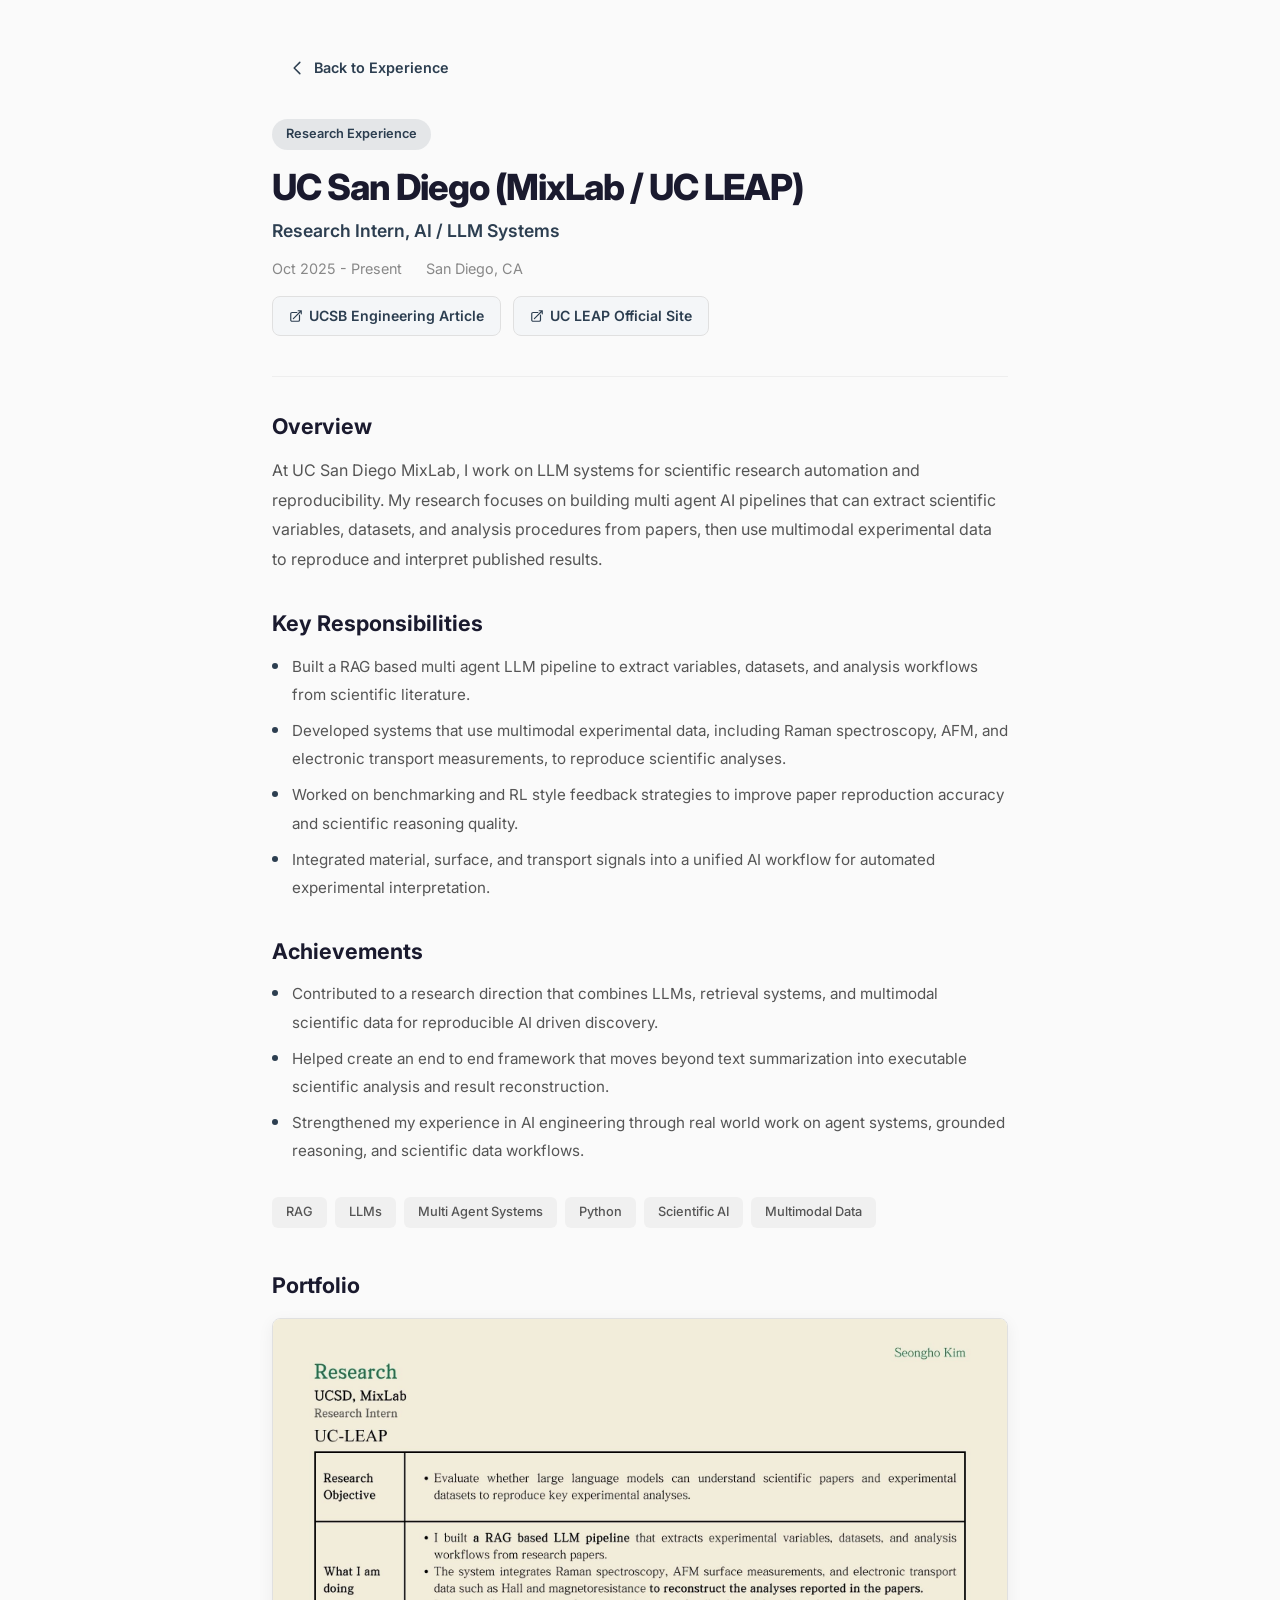
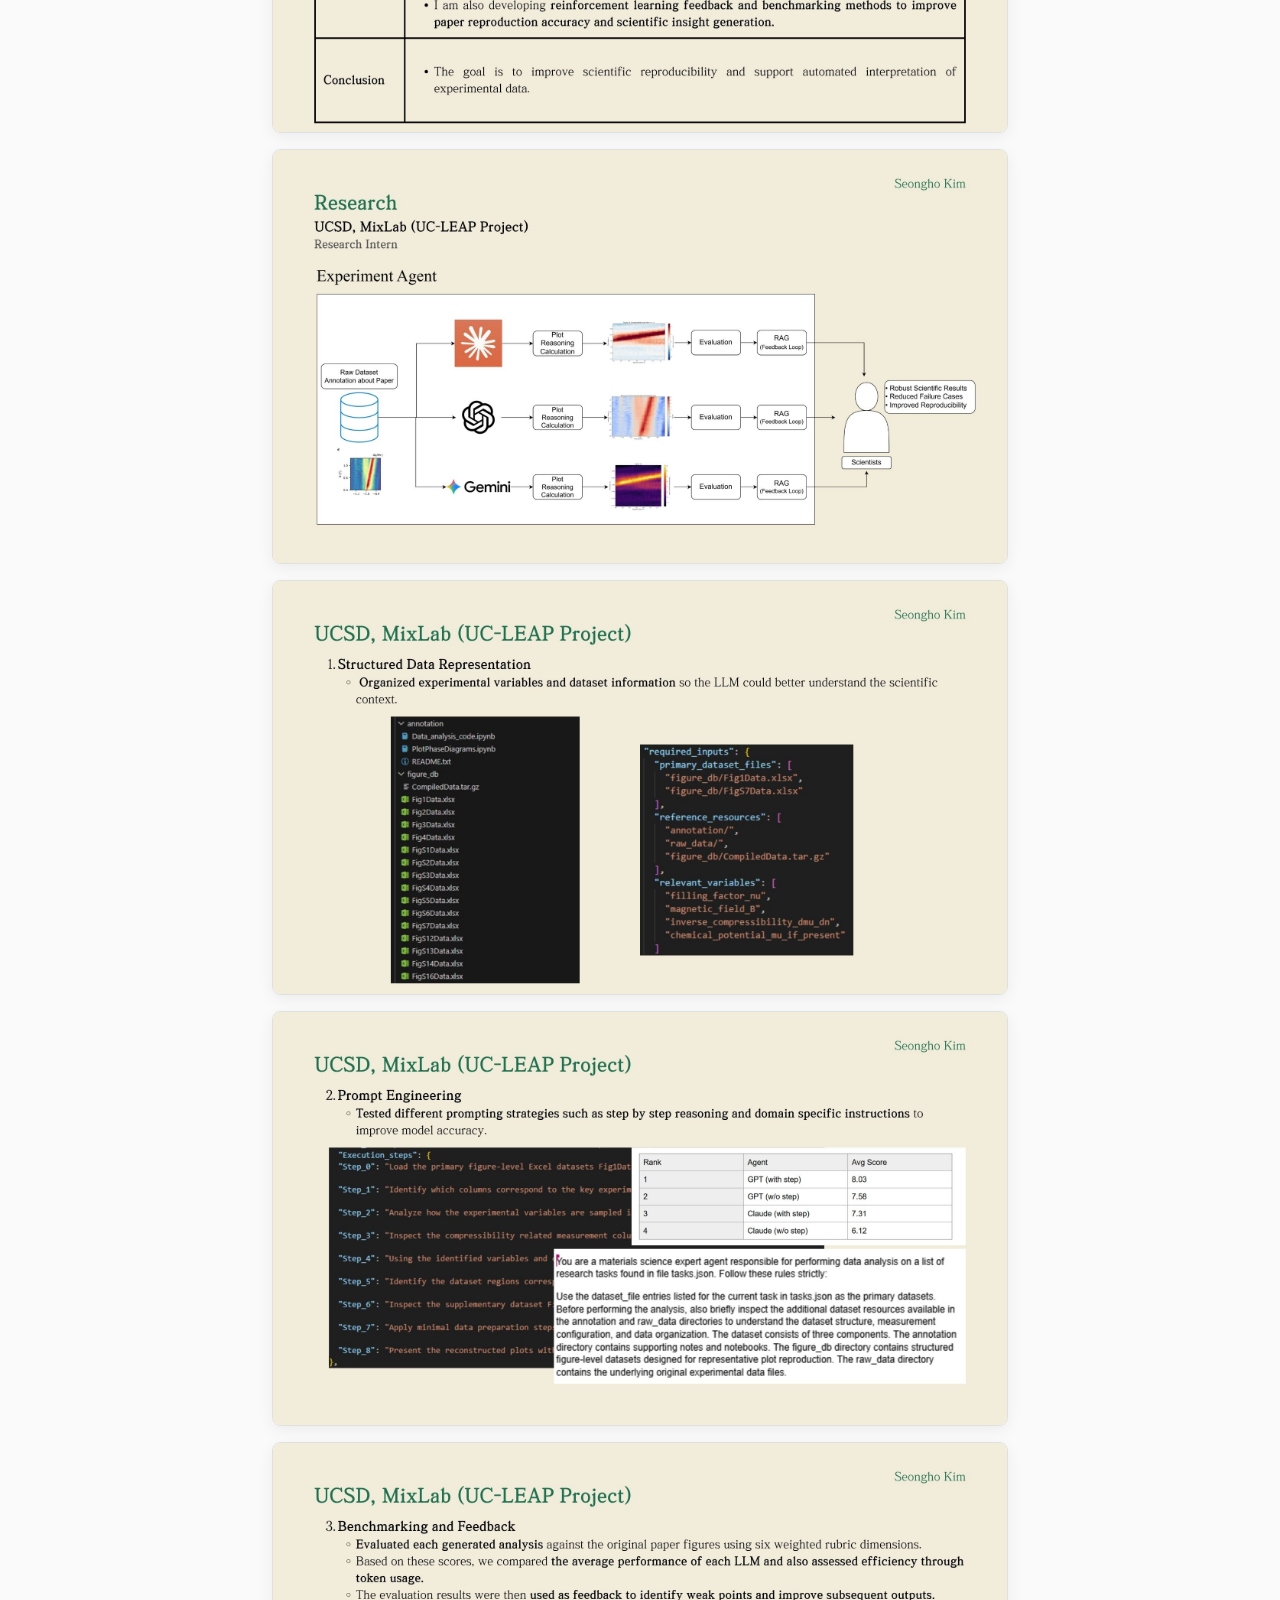
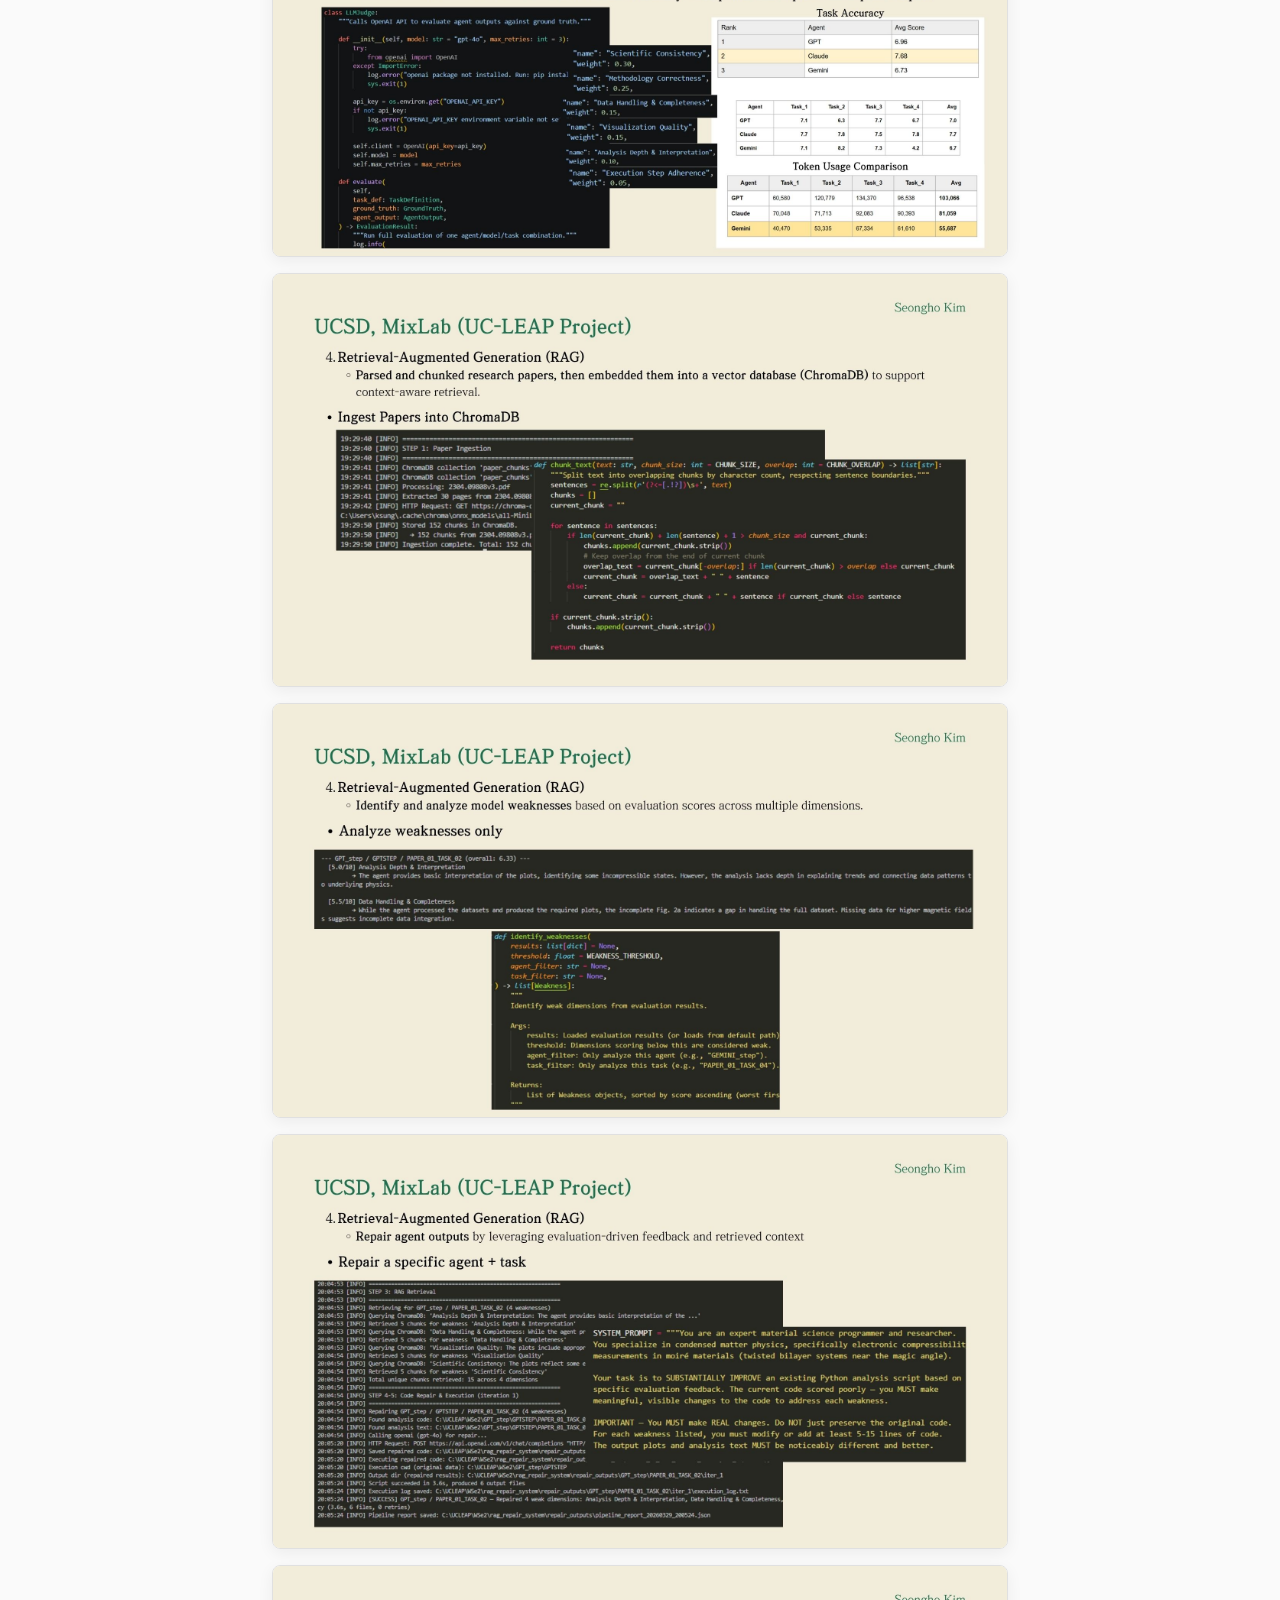
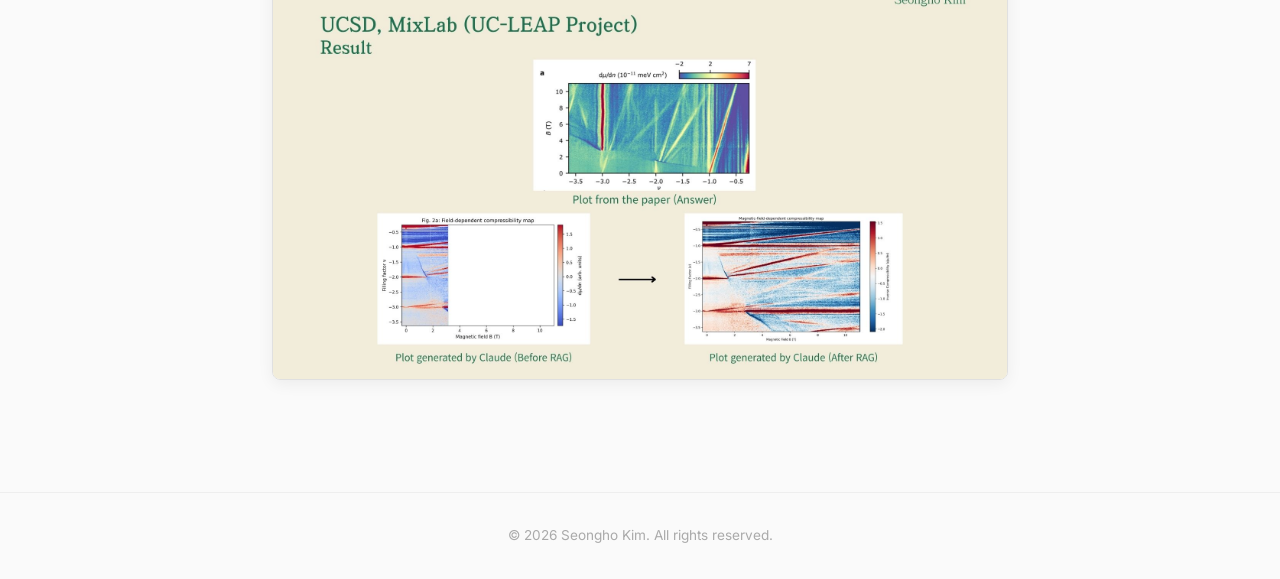
==== experience/exp2.html @ e420c14b "update portfolio" ====
<!DOCTYPE html>
<html lang="en">
<head>
  <meta charset="UTF-8" />
  <meta name="viewport" content="width=device-width, initial-scale=1.0" />
  <title>UC San Diego MixLab | Work Experience</title>
  <link rel="preconnect" href="https://fonts.googleapis.com" />
  <link rel="preconnect" href="https://fonts.gstatic.com" crossorigin />
  <link href="https://fonts.googleapis.com/css2?family=Inter:wght@400;500;600;700;800&display=swap" rel="stylesheet" />
  <link rel="stylesheet" href="../detail.css" />
</head>
<body>
  <div class="detail-container">
    <a href="../index.html#experience" class="back-link">
      <svg xmlns="http://www.w3.org/2000/svg" fill="none" viewBox="0 0 24 24" stroke-width="2" stroke="currentColor"><path stroke-linecap="round" stroke-linejoin="round" d="M15.75 19.5L8.25 12l7.5-7.5"/></svg>
      Back to Experience
    </a>

    <div class="detail-header">
      <span class="detail-tag">Research Experience</span>
      <h1>UC San Diego (MixLab / UC LEAP)</h1>
      <p class="detail-role">Research Intern, AI / LLM Systems</p>
      <div class="detail-meta">
        <span>Oct 2025 - Present</span>
        <span>San Diego, CA</span>
      </div>
      <div class="detail-links">
        <a href="https://engineering.ucsb.edu/news/leap-forward-ai-enabled-materials-research" target="_blank">
          <svg xmlns="http://www.w3.org/2000/svg" fill="none" viewBox="0 0 24 24" stroke-width="2" stroke="currentColor"><path stroke-linecap="round" stroke-linejoin="round" d="M13.5 6H5.25A2.25 2.25 0 003 8.25v10.5A2.25 2.25 0 005.25 21h10.5A2.25 2.25 0 0018 18.75V10.5m-10.5 6L21 3m0 0h-5.25M21 3v5.25"/></svg>
          UCSB Engineering Article
        </a>
        <a href="https://sites.google.com/view/uc-leap/home" target="_blank">
          <svg xmlns="http://www.w3.org/2000/svg" fill="none" viewBox="0 0 24 24" stroke-width="2" stroke="currentColor"><path stroke-linecap="round" stroke-linejoin="round" d="M13.5 6H5.25A2.25 2.25 0 003 8.25v10.5A2.25 2.25 0 005.25 21h10.5A2.25 2.25 0 0018 18.75V10.5m-10.5 6L21 3m0 0h-5.25M21 3v5.25"/></svg>
          UC LEAP Official Site
        </a>
      </div>
    </div>

    <div class="detail-divider"></div>

    <div class="detail-body">
      <h2>Overview</h2>
      <p>
        At UC San Diego MixLab, I work on LLM systems for scientific research automation and reproducibility.
        My research focuses on building multi agent AI pipelines that can extract scientific variables, datasets,
        and analysis procedures from papers, then use multimodal experimental data to reproduce and interpret
        published results.
      </p>

      <h2>Key Responsibilities</h2>
      <ul>
        <li>
          Built a RAG based multi agent LLM pipeline to extract variables, datasets, and analysis workflows
          from scientific literature.
        </li>
        <li>
          Developed systems that use multimodal experimental data, including Raman spectroscopy, AFM, and
          electronic transport measurements, to reproduce scientific analyses.
        </li>
        <li>
          Worked on benchmarking and RL style feedback strategies to improve paper reproduction accuracy
          and scientific reasoning quality.
        </li>
        <li>
          Integrated material, surface, and transport signals into a unified AI workflow for automated
          experimental interpretation.
        </li>
      </ul>

      <h2>Achievements</h2>
      <ul>
        <li>
          Contributed to a research direction that combines LLMs, retrieval systems, and multimodal scientific
          data for reproducible AI driven discovery.
        </li>
        <li>
          Helped create an end to end framework that moves beyond text summarization into executable scientific
          analysis and result reconstruction.
        </li>
        <li>
          Strengthened my experience in AI engineering through real world work on agent systems, grounded
          reasoning, and scientific data workflows.
        </li>
      </ul>

      <div class="detail-tags">
        <span>RAG</span>
        <span>LLMs</span>
        <span>Multi Agent Systems</span>
        <span>Python</span>
        <span>Scientific AI</span>
        <span>Multimodal Data</span>
      </div>

      <div class="portfolio-slides">
        <h2>Portfolio</h2>
        <div class="slides-grid">
          <img src="slides/exp2-slide1.jpg" alt="UC San Diego MixLab Slide 1" />
          <img src="slides/exp2-slide2.jpg" alt="UC San Diego MixLab Slide 2" />
          <img src="slides/exp2-slide3.jpg" alt="UC San Diego MixLab Slide 3" />
          <img src="slides/exp2-slide4.jpg" alt="UC San Diego MixLab Slide 4" />
          <img src="slides/exp2-slide6.jpg" alt="UC San Diego MixLab Slide 6" />
          <img src="slides/exp2-slide7.jpg" alt="UC San Diego MixLab Slide 7" />
          <img src="slides/exp2-slide8.jpg" alt="UC San Diego MixLab Slide 8" />
          <img src="slides/exp2-slide9.jpg" alt="UC San Diego MixLab Slide 9" />
          <img src="slides/exp2-slide10.jpg" alt="UC San Diego MixLab Slide 10" />                              
        </div>
      </div>
    </div>
  </div>

  <div class="lightbox" id="lightbox" onclick="this.classList.remove('active')">
    <img id="lightbox-img" src="" alt="" />
  </div>

  <script>
    document.querySelectorAll('.slides-grid img').forEach(img => {
      img.addEventListener('click', () => {
        document.getElementById('lightbox-img').src = img.src;
        document.getElementById('lightbox').classList.add('active');
      });
    });
  </script>

  <div class="detail-footer">
    <p>&copy; 2026 Seongho Kim. All rights reserved.</p>
  </div>
</body>
</html>
---- detail.css ----
/* ===== Detail Page Styles ===== */
*, *::before, *::after {
  margin: 0;
  padding: 0;
  box-sizing: border-box;
}

html {
  font-size: 16px;
}

body {
  font-family: 'Inter', 'Segoe UI', sans-serif;
  color: #1a1a2e;
  background: #fafafa;
  line-height: 1.6;
}

a {
  text-decoration: none;
  color: inherit;
}

/* ===== Back Button ===== */
.back-link {
  display: inline-flex;
  align-items: center;
  gap: 0.5rem;
  font-size: 0.9rem;
  font-weight: 600;
  color: #2c3e50;
  padding: 0.5rem 1rem;
  border-radius: 8px;
  transition: all 0.3s;
  margin-bottom: 2rem;
}

.back-link:hover {
  background: rgba(44, 62, 80, 0.08);
}

.back-link svg {
  width: 18px;
  height: 18px;
}

/* ===== Detail Container ===== */
.detail-container {
  max-width: 800px;
  margin: 0 auto;
  padding: 3rem 2rem 4rem;
}

/* ===== Detail Header ===== */
.detail-header {
  margin-bottom: 2.5rem;
}

.detail-tag {
  display: inline-block;
  font-size: 0.8rem;
  font-weight: 600;
  color: #2c3e50;
  background: rgba(44, 62, 80, 0.1);
  padding: 5px 14px;
  border-radius: 20px;
  margin-bottom: 1rem;
}

.detail-header h1 {
  font-size: 2.25rem;
  font-weight: 800;
  letter-spacing: -1px;
  line-height: 1.2;
  margin-bottom: 0.5rem;
  color: #1a1a2e;
}

.detail-meta {
  display: flex;
  flex-wrap: wrap;
  gap: 1.5rem;
  font-size: 0.9rem;
  color: #888;
  margin-top: 0.75rem;
}

.detail-meta span {
  display: inline-flex;
  align-items: center;
  gap: 0.35rem;
}

.detail-role {
  font-size: 1.1rem;
  font-weight: 600;
  color: #2c3e50;
  margin-top: 0.25rem;
}

.detail-divider {
  width: 100%;
  height: 1px;
  background: #eee;
  margin: 2rem 0;
}

/* ===== Detail Body ===== */
.detail-body h2 {
  font-size: 1.35rem;
  font-weight: 700;
  margin-bottom: 0.75rem;
  margin-top: 2rem;
  color: #1a1a2e;
}

.detail-body h2:first-child {
  margin-top: 0;
}

.detail-body p {
  font-size: 1rem;
  color: #555;
  line-height: 1.85;
  margin-bottom: 1rem;
}

.detail-body ul {
  list-style: none;
  padding: 0;
  margin-bottom: 1.5rem;
}

.detail-body ul li {
  position: relative;
  padding-left: 1.25rem;
  font-size: 0.95rem;
  color: #555;
  line-height: 1.85;
  margin-bottom: 0.5rem;
}

.detail-body ul li::before {
  content: '';
  position: absolute;
  left: 0;
  top: 10px;
  width: 6px;
  height: 6px;
  border-radius: 50%;
  background: #2c3e50;
}

/* ===== Tags ===== */
.detail-tags {
  display: flex;
  flex-wrap: wrap;
  gap: 0.5rem;
  margin-top: 2rem;
}

.detail-tags span {
  font-size: 0.8rem;
  padding: 5px 14px;
  background: #f0f0f0;
  border-radius: 6px;
  color: #555;
  font-weight: 500;
}

/* ===== Portfolio Slides ===== */
.portfolio-slides {
  margin-top: 2.5rem;
}

.portfolio-slides h2 {
  font-size: 1.35rem;
  font-weight: 700;
  margin-bottom: 1rem;
  color: #1a1a2e;
}

.slides-grid {
  display: grid;
  grid-template-columns: 1fr;
  gap: 1rem;
}

.slides-grid img {
  width: 100%;
  border-radius: 8px;
  border: 1px solid #e0e0e0;
  box-shadow: 0 4px 16px rgba(0, 0, 0, 0.06);
  transition: transform 0.3s ease, box-shadow 0.3s ease;
  cursor: pointer;
}

.slides-grid img:hover {
  transform: scale(1.02);
  box-shadow: 0 8px 28px rgba(0, 0, 0, 0.1);
}

/* Lightbox */
.lightbox {
  display: none;
  position: fixed;
  top: 0;
  left: 0;
  width: 100%;
  height: 100%;
  background: rgba(0, 0, 0, 0.85);
  z-index: 9999;
  align-items: center;
  justify-content: center;
  cursor: pointer;
}

.lightbox.active {
  display: flex;
}

.lightbox img {
  max-width: 90%;
  max-height: 90vh;
  border-radius: 8px;
  box-shadow: 0 12px 40px rgba(0, 0, 0, 0.4);
}

/* ===== Footer ===== */
.detail-footer {
  text-align: center;
  padding: 2rem;
  color: #aaa;
  font-size: 0.85rem;
  border-top: 1px solid #eee;
  margin-top: 3rem;
}

/* ===== Fade In ===== */
.detail-container {
  animation: fadeUp 0.5s ease both;
}

@keyframes fadeUp {
  from {
    opacity: 0;
    transform: translateY(20px);
  }
  to {
    opacity: 1;
    transform: translateY(0);
  }
}

/* ===== Responsive ===== */
@media (max-width: 768px) {
  .detail-container {
    padding: 2rem 1.25rem 3rem;
  }

  .detail-header h1 {
    font-size: 1.75rem;
  }
}

/* ===== Related Links (header) ===== */
.detail-links {
  display: flex;
  flex-wrap: wrap;
  gap: 0.75rem;
  margin-top: 1rem;
}

.detail-links a {
  display: inline-flex;
  align-items: center;
  gap: 6px;
  padding: 8px 16px;
  background: #f4f6f8;
  color: #2c3e50;
  font-size: 0.88rem;
  font-weight: 600;
  border-radius: 8px;
  border: 1px solid #e0e0e0;
  transition: all 0.2s ease;
}

.detail-links a:hover {
  background: #2c3e50;
  color: #fff;
  border-color: #2c3e50;
}

.detail-links a svg {
  width: 14px;
  height: 14px;
}

/* ===== Detail Body Links ===== */
.detail-body a {
  color: #2c3e50;
  font-weight: 600;
  border-bottom: 1.5px solid rgba(44, 62, 80, 0.3);
  padding-bottom: 1px;
  transition: all 0.2s ease;
}

.detail-body a:hover {
  color: #1a252f;
  border-bottom-color: #1a252f;
  background: rgba(44, 62, 80, 0.06);
  padding: 2px 4px;
  margin: -2px -4px;
  border-radius: 4px;
}

.image-gallery {
  display: grid;
  grid-template-columns: 1fr;
  gap: 24px;
  margin: 24px 0 40px;
}

.image-gallery figure {
  margin: 0;
}

.image-gallery img {
  width: 100%;
  border-radius: 16px;
  border: 1px solid rgba(0, 0, 0, 0.08);
  box-shadow: 0 10px 30px rgba(0, 0, 0, 0.08);
}

.image-gallery video {
  width: 100%;
  border-radius: 16px;
  border: 1px solid rgba(0, 0, 0, 0.08);
  box-shadow: 0 10px 30px rgba(0, 0, 0, 0.08);
}

.image-gallery figcaption {
  margin-top: 10px;
  font-size: 0.95rem;
  color: #5f5f5f;
  line-height: 1.6;
}
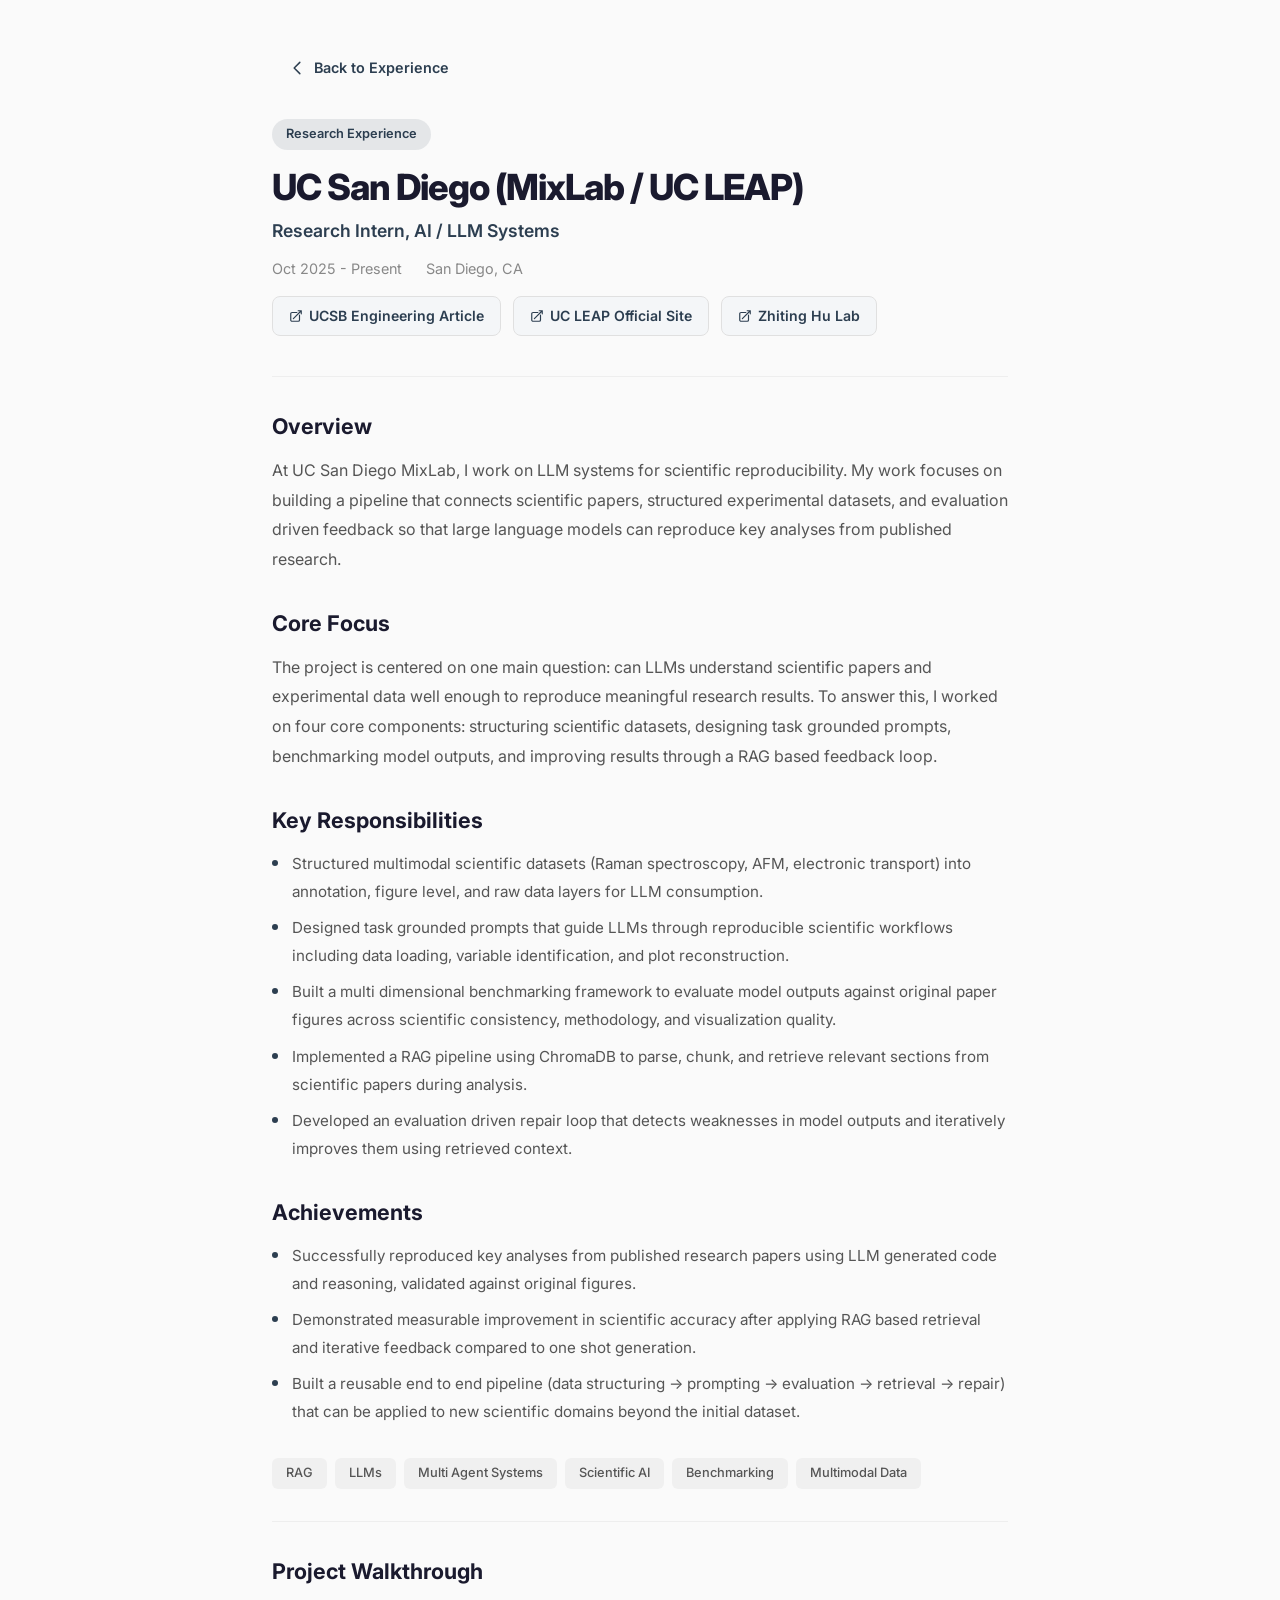
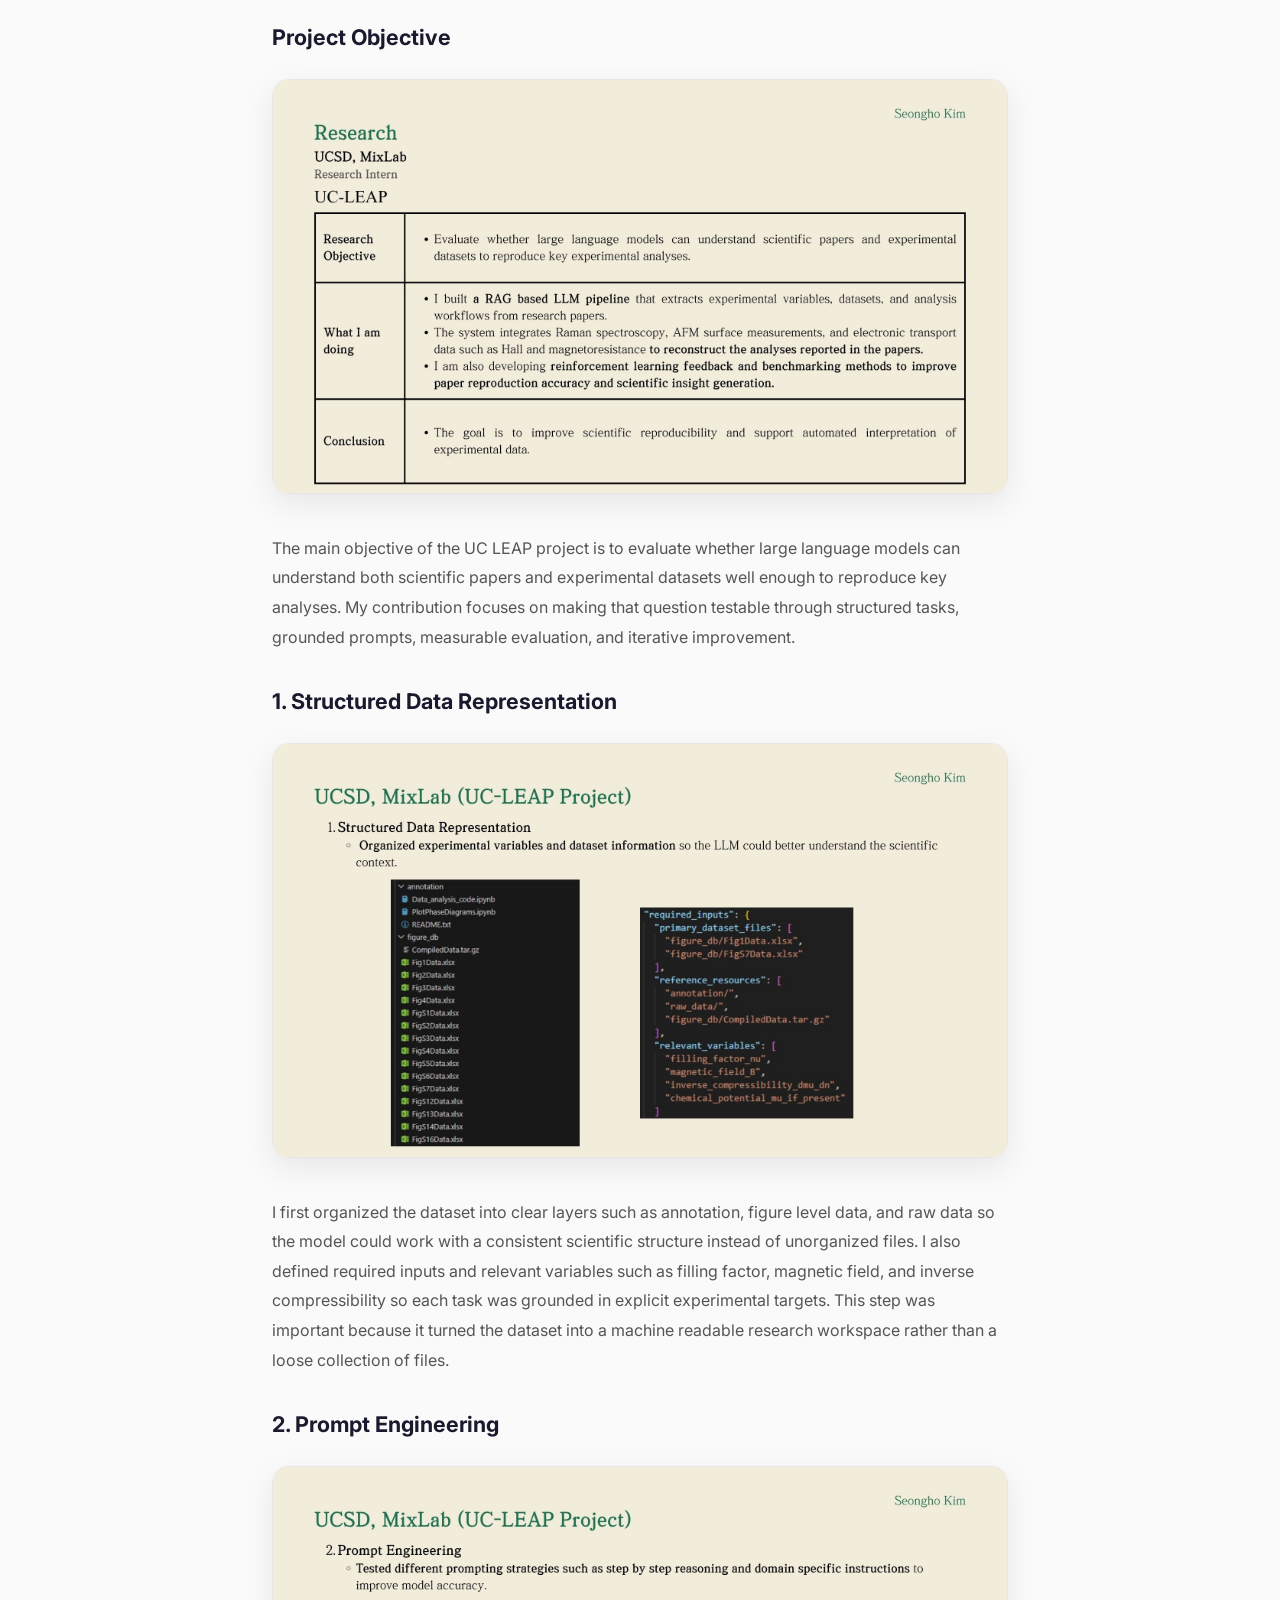
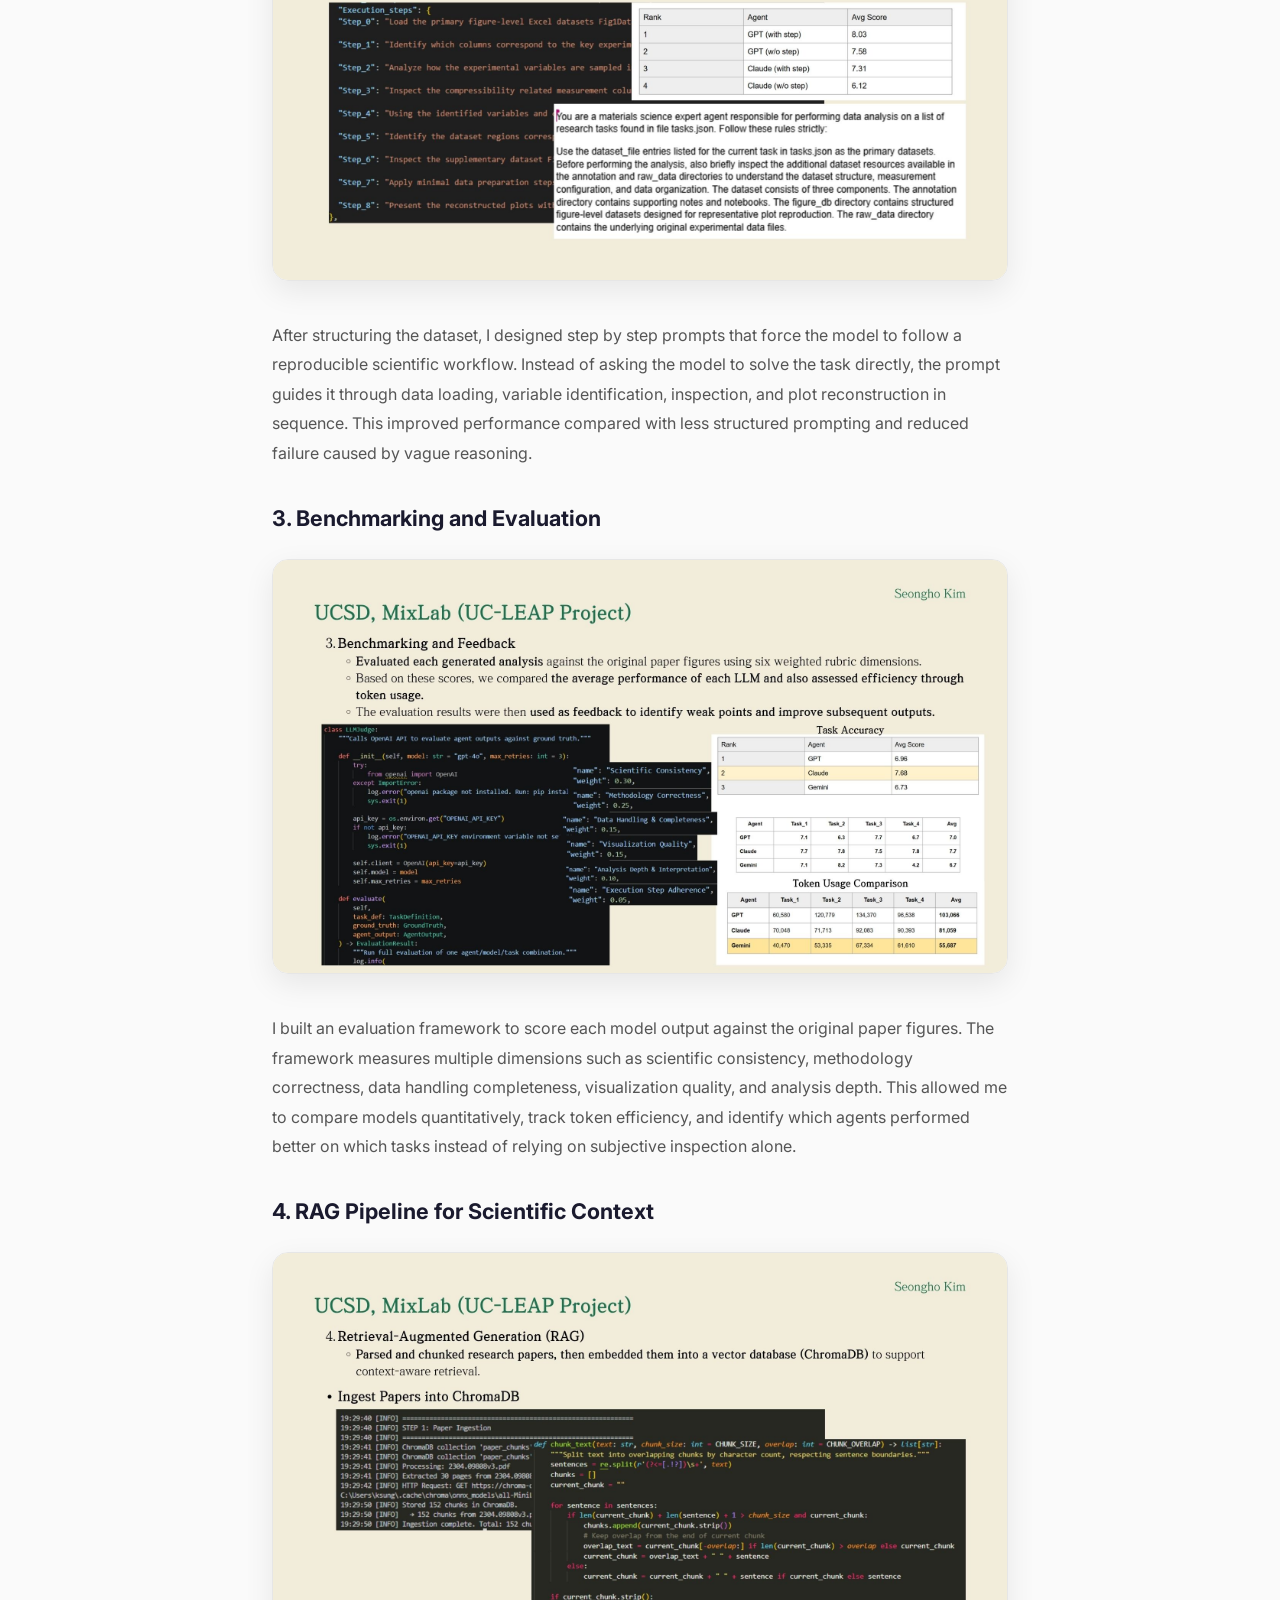
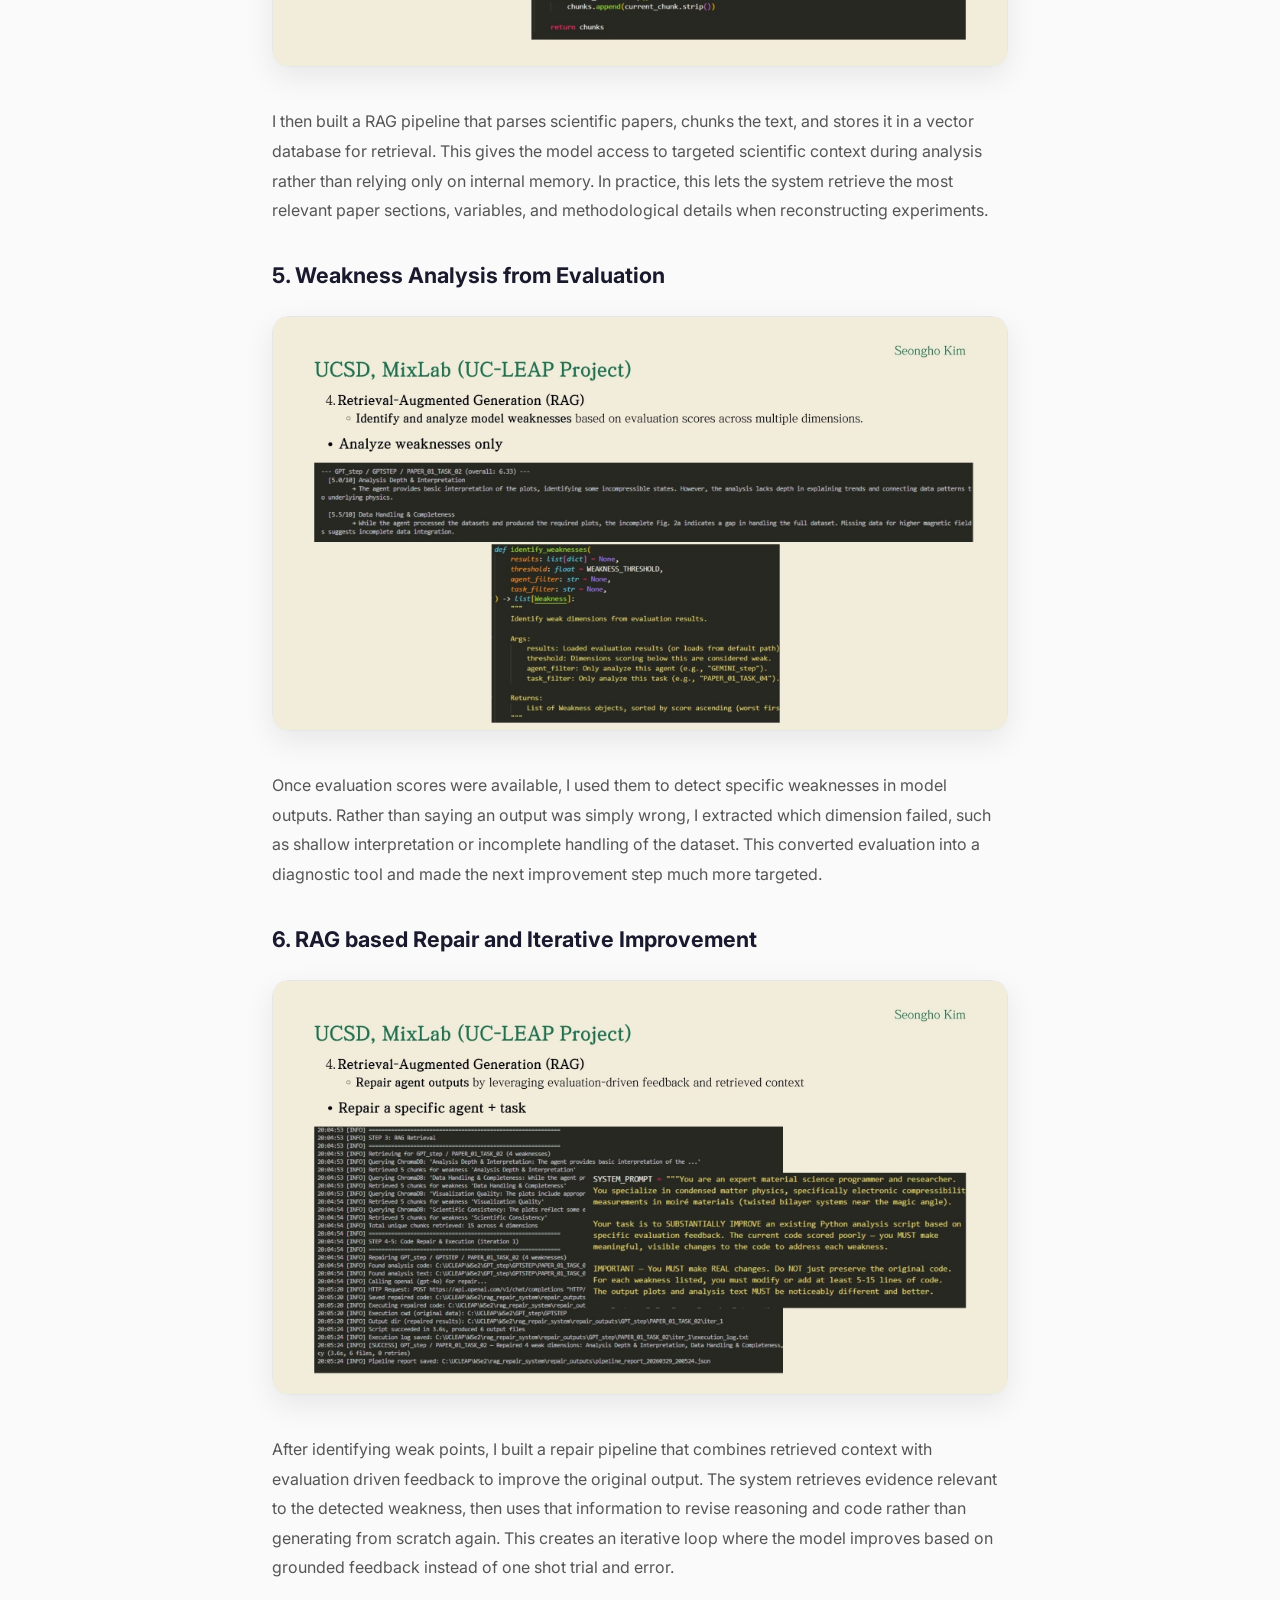
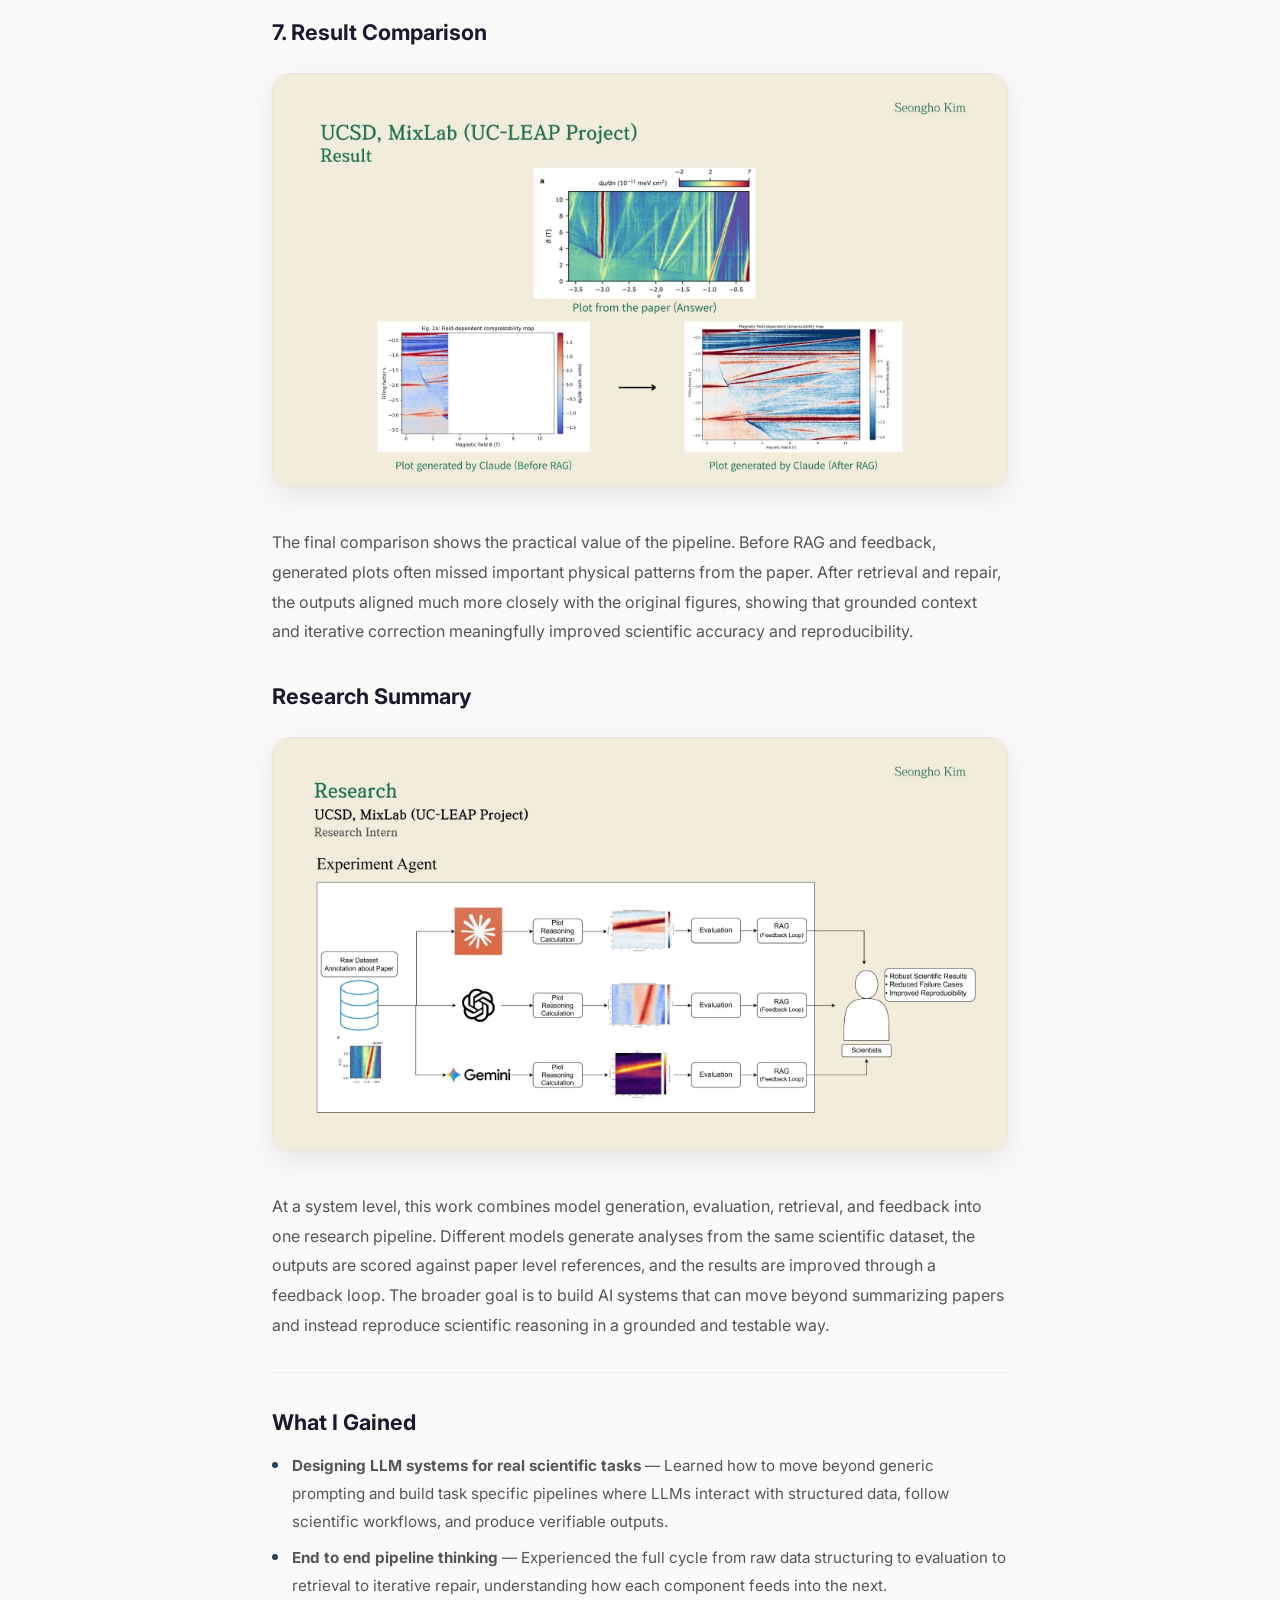
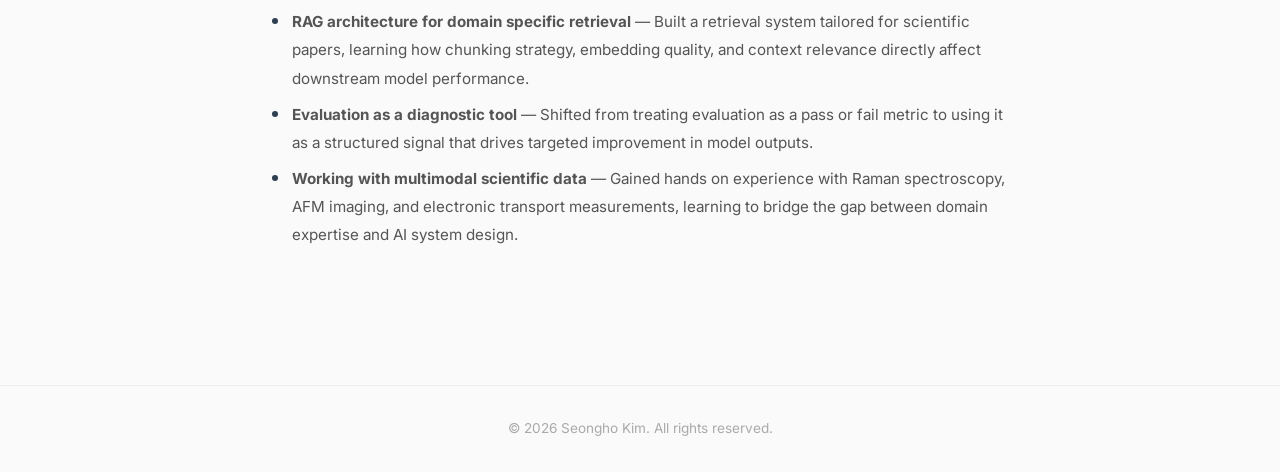
==== commit 0c3af0ed: "update portfolio_4" ====
--- a/experience/exp2.html
+++ b/experience/exp2.html
@@ -12,7 +12,9 @@
 <body>
   <div class="detail-container">
     <a href="../index.html#experience" class="back-link">
-      <svg xmlns="http://www.w3.org/2000/svg" fill="none" viewBox="0 0 24 24" stroke-width="2" stroke="currentColor"><path stroke-linecap="round" stroke-linejoin="round" d="M15.75 19.5L8.25 12l7.5-7.5"/></svg>
+      <svg xmlns="http://www.w3.org/2000/svg" fill="none" viewBox="0 0 24 24" stroke-width="2" stroke="currentColor">
+        <path stroke-linecap="round" stroke-linejoin="round" d="M15.75 19.5L8.25 12l7.5-7.5"/>
+      </svg>
       Back to Experience
     </a>
 
@@ -24,15 +26,26 @@
         <span>Oct 2025 - Present</span>
         <span>San Diego, CA</span>
       </div>
+
       <div class="detail-links">
         <a href="https://engineering.ucsb.edu/news/leap-forward-ai-enabled-materials-research" target="_blank">
-          <svg xmlns="http://www.w3.org/2000/svg" fill="none" viewBox="0 0 24 24" stroke-width="2" stroke="currentColor"><path stroke-linecap="round" stroke-linejoin="round" d="M13.5 6H5.25A2.25 2.25 0 003 8.25v10.5A2.25 2.25 0 005.25 21h10.5A2.25 2.25 0 0018 18.75V10.5m-10.5 6L21 3m0 0h-5.25M21 3v5.25"/></svg>
+          <svg xmlns="http://www.w3.org/2000/svg" fill="none" viewBox="0 0 24 24" stroke-width="2" stroke="currentColor">
+            <path stroke-linecap="round" stroke-linejoin="round" d="M13.5 6H5.25A2.25 2.25 0 003 8.25v10.5A2.25 2.25 0 005.25 21h10.5A2.25 2.25 0 0018 18.75V10.5m-10.5 6L21 3m0 0h-5.25M21 3v5.25"/>
+          </svg>
           UCSB Engineering Article
         </a>
         <a href="https://sites.google.com/view/uc-leap/home" target="_blank">
-          <svg xmlns="http://www.w3.org/2000/svg" fill="none" viewBox="0 0 24 24" stroke-width="2" stroke="currentColor"><path stroke-linecap="round" stroke-linejoin="round" d="M13.5 6H5.25A2.25 2.25 0 003 8.25v10.5A2.25 2.25 0 005.25 21h10.5A2.25 2.25 0 0018 18.75V10.5m-10.5 6L21 3m0 0h-5.25M21 3v5.25"/></svg>
+          <svg xmlns="http://www.w3.org/2000/svg" fill="none" viewBox="0 0 24 24" stroke-width="2" stroke="currentColor">
+            <path stroke-linecap="round" stroke-linejoin="round" d="M13.5 6H5.25A2.25 2.25 0 003 8.25v10.5A2.25 2.25 0 005.25 21h10.5A2.25 2.25 0 0018 18.75V10.5m-10.5 6L21 3m0 0h-5.25M21 3v5.25"/>
+          </svg>
           UC LEAP Official Site
         </a>
+        <a href="https://zhiting.ucsd.edu/" target="_blank">
+          <svg xmlns="http://www.w3.org/2000/svg" fill="none" viewBox="0 0 24 24" stroke-width="2" stroke="currentColor">
+            <path stroke-linecap="round" stroke-linejoin="round" d="M13.5 6H5.25A2.25 2.25 0 003 8.25v10.5A2.25 2.25 0 005.25 21h10.5A2.25 2.25 0 0018 18.75V10.5m-10.5 6L21 3m0 0h-5.25M21 3v5.25"/>
+          </svg>
+          Zhiting Hu Lab
+        </a>
       </div>
     </div>
 
@@ -41,45 +54,45 @@
     <div class="detail-body">
       <h2>Overview</h2>
       <p>
-        At UC San Diego MixLab, I work on LLM systems for scientific research automation and reproducibility.
-        My research focuses on building multi agent AI pipelines that can extract scientific variables, datasets,
-        and analysis procedures from papers, then use multimodal experimental data to reproduce and interpret
-        published results.
+        At UC San Diego MixLab, I work on LLM systems for scientific reproducibility.
+        My work focuses on building a pipeline that connects scientific papers, structured experimental datasets, and evaluation driven feedback so that large language models can reproduce key analyses from published research.
+      </p>
+
+      <h2>Core Focus</h2>
+      <p>
+        The project is centered on one main question: can LLMs understand scientific papers and experimental data well enough to reproduce meaningful research results.
+        To answer this, I worked on four core components: structuring scientific datasets, designing task grounded prompts, benchmarking model outputs, and improving results through a RAG based feedback loop.
       </p>
 
       <h2>Key Responsibilities</h2>
       <ul>
         <li>
-          Built a RAG based multi agent LLM pipeline to extract variables, datasets, and analysis workflows
-          from scientific literature.
-        </li>
-        <li>
-          Developed systems that use multimodal experimental data, including Raman spectroscopy, AFM, and
-          electronic transport measurements, to reproduce scientific analyses.
-        </li>
-        <li>
-          Worked on benchmarking and RL style feedback strategies to improve paper reproduction accuracy
-          and scientific reasoning quality.
-        </li>
-        <li>
-          Integrated material, surface, and transport signals into a unified AI workflow for automated
-          experimental interpretation.
+          Structured multimodal scientific datasets (Raman spectroscopy, AFM, electronic transport) into annotation, figure level, and raw data layers for LLM consumption.
+        </li>
+        <li>
+          Designed task grounded prompts that guide LLMs through reproducible scientific workflows including data loading, variable identification, and plot reconstruction.
+        </li>
+        <li>
+          Built a multi dimensional benchmarking framework to evaluate model outputs against original paper figures across scientific consistency, methodology, and visualization quality.
+        </li>
+        <li>
+          Implemented a RAG pipeline using ChromaDB to parse, chunk, and retrieve relevant sections from scientific papers during analysis.
+        </li>
+        <li>
+          Developed an evaluation driven repair loop that detects weaknesses in model outputs and iteratively improves them using retrieved context.
         </li>
       </ul>
 
       <h2>Achievements</h2>
       <ul>
         <li>
-          Contributed to a research direction that combines LLMs, retrieval systems, and multimodal scientific
-          data for reproducible AI driven discovery.
-        </li>
-        <li>
-          Helped create an end to end framework that moves beyond text summarization into executable scientific
-          analysis and result reconstruction.
-        </li>
-        <li>
-          Strengthened my experience in AI engineering through real world work on agent systems, grounded
-          reasoning, and scientific data workflows.
+          Successfully reproduced key analyses from published research papers using LLM generated code and reasoning, validated against original figures.
+        </li>
+        <li>
+          Demonstrated measurable improvement in scientific accuracy after applying RAG based retrieval and iterative feedback compared to one shot generation.
+        </li>
+        <li>
+          Built a reusable end to end pipeline (data structuring → prompting → evaluation → retrieval → repair) that can be applied to new scientific domains beyond the initial dataset.
         </li>
       </ul>
 
@@ -87,40 +100,126 @@
         <span>RAG</span>
         <span>LLMs</span>
         <span>Multi Agent Systems</span>
-        <span>Python</span>
         <span>Scientific AI</span>
+        <span>Benchmarking</span>
         <span>Multimodal Data</span>
       </div>
 
-      <div class="portfolio-slides">
-        <h2>Portfolio</h2>
-        <div class="slides-grid">
-          <img src="slides/exp2-slide1.jpg" alt="UC San Diego MixLab Slide 1" />
-          <img src="slides/exp2-slide2.jpg" alt="UC San Diego MixLab Slide 2" />
-          <img src="slides/exp2-slide3.jpg" alt="UC San Diego MixLab Slide 3" />
-          <img src="slides/exp2-slide4.jpg" alt="UC San Diego MixLab Slide 4" />
-          <img src="slides/exp2-slide6.jpg" alt="UC San Diego MixLab Slide 6" />
-          <img src="slides/exp2-slide7.jpg" alt="UC San Diego MixLab Slide 7" />
-          <img src="slides/exp2-slide8.jpg" alt="UC San Diego MixLab Slide 8" />
-          <img src="slides/exp2-slide9.jpg" alt="UC San Diego MixLab Slide 9" />
-          <img src="slides/exp2-slide10.jpg" alt="UC San Diego MixLab Slide 10" />                              
-        </div>
-      </div>
+      <div class="detail-divider"></div>
+
+      <h2>Project Walkthrough</h2>
+
+      <h2>Project Objective</h2>
+      <div class="image-gallery">
+        <img src="slides/exp2-slide1.jpg" alt="Research objective summary slide" />
+      </div>
+      <p>
+        The main objective of the UC LEAP project is to evaluate whether large language models can understand both scientific papers and experimental datasets well enough to reproduce key analyses.
+        My contribution focuses on making that question testable through structured tasks, grounded prompts, measurable evaluation, and iterative improvement.
+      </p>
+
+      <h2>1. Structured Data Representation</h2>
+      <div class="image-gallery">
+        <img src="slides/exp2-slide3.jpg" alt="Structured data representation for UC LEAP" />
+      </div>
+      <p>
+        I first organized the dataset into clear layers such as annotation, figure level data, and raw data so the model could work with a consistent scientific structure instead of unorganized files.
+        I also defined required inputs and relevant variables such as filling factor, magnetic field, and inverse compressibility so each task was grounded in explicit experimental targets.
+        This step was important because it turned the dataset into a machine readable research workspace rather than a loose collection of files.
+      </p>
+
+      <h2>2. Prompt Engineering</h2>
+      <div class="image-gallery">
+        <img src="slides/exp2-slide4.jpg" alt="Prompt engineering and task design" />
+      </div>
+      <p>
+        After structuring the dataset, I designed step by step prompts that force the model to follow a reproducible scientific workflow.
+        Instead of asking the model to solve the task directly, the prompt guides it through data loading, variable identification, inspection, and plot reconstruction in sequence.
+        This improved performance compared with less structured prompting and reduced failure caused by vague reasoning.
+      </p>
+
+      <h2>3. Benchmarking and Evaluation</h2>
+      <div class="image-gallery">
+        <img src="slides/exp2-slide6.jpg" alt="Benchmarking and evaluation results" />
+      </div>
+      <p>
+        I built an evaluation framework to score each model output against the original paper figures.
+        The framework measures multiple dimensions such as scientific consistency, methodology correctness, data handling completeness, visualization quality, and analysis depth.
+        This allowed me to compare models quantitatively, track token efficiency, and identify which agents performed better on which tasks instead of relying on subjective inspection alone.
+      </p>
+
+      <h2>4. RAG Pipeline for Scientific Context</h2>
+      <div class="image-gallery">
+        <img src="slides/exp2-slide7.jpg" alt="RAG paper ingestion into ChromaDB" />
+      </div>
+      <p>
+        I then built a RAG pipeline that parses scientific papers, chunks the text, and stores it in a vector database for retrieval.
+        This gives the model access to targeted scientific context during analysis rather than relying only on internal memory.
+        In practice, this lets the system retrieve the most relevant paper sections, variables, and methodological details when reconstructing experiments.
+      </p>
+
+      <h2>5. Weakness Analysis from Evaluation</h2>
+      <div class="image-gallery">
+        <img src="slides/exp2-slide8.jpg" alt="Weakness analysis based on evaluation scores" />
+      </div>
+      <p>
+        Once evaluation scores were available, I used them to detect specific weaknesses in model outputs.
+        Rather than saying an output was simply wrong, I extracted which dimension failed, such as shallow interpretation or incomplete handling of the dataset.
+        This converted evaluation into a diagnostic tool and made the next improvement step much more targeted.
+      </p>
+
+      <h2>6. RAG based Repair and Iterative Improvement</h2>
+      <div class="image-gallery">
+        <img src="slides/exp2-slide9.jpg" alt="RAG based repair pipeline" />
+      </div>
+      <p>
+        After identifying weak points, I built a repair pipeline that combines retrieved context with evaluation driven feedback to improve the original output.
+        The system retrieves evidence relevant to the detected weakness, then uses that information to revise reasoning and code rather than generating from scratch again.
+        This creates an iterative loop where the model improves based on grounded feedback instead of one shot trial and error.
+      </p>
+
+      <h2>7. Result Comparison</h2>
+      <div class="image-gallery">
+        <img src="slides/exp2-slide10.jpg" alt="Before and after RAG result comparison" />
+      </div>
+      <p>
+        The final comparison shows the practical value of the pipeline.
+        Before RAG and feedback, generated plots often missed important physical patterns from the paper.
+        After retrieval and repair, the outputs aligned much more closely with the original figures, showing that grounded context and iterative correction meaningfully improved scientific accuracy and reproducibility.
+      </p>
+
+      <h2>Research Summary</h2>
+      <div class="image-gallery">
+        <img src="slides/exp2-slide2.jpg" alt="Experiment agent architecture" />
+      </div>
+      <p>
+        At a system level, this work combines model generation, evaluation, retrieval, and feedback into one research pipeline.
+        Different models generate analyses from the same scientific dataset, the outputs are scored against paper level references, and the results are improved through a feedback loop.
+        The broader goal is to build AI systems that can move beyond summarizing papers and instead reproduce scientific reasoning in a grounded and testable way.
+      </p>
+
+      <div class="detail-divider"></div>
+
+      <h2>What I Gained</h2>
+      <ul>
+        <li>
+          <strong>Designing LLM systems for real scientific tasks</strong> — Learned how to move beyond generic prompting and build task specific pipelines where LLMs interact with structured data, follow scientific workflows, and produce verifiable outputs.
+        </li>
+        <li>
+          <strong>End to end pipeline thinking</strong> — Experienced the full cycle from raw data structuring to evaluation to retrieval to iterative repair, understanding how each component feeds into the next.
+        </li>
+        <li>
+          <strong>RAG architecture for domain specific retrieval</strong> — Built a retrieval system tailored for scientific papers, learning how chunking strategy, embedding quality, and context relevance directly affect downstream model performance.
+        </li>
+        <li>
+          <strong>Evaluation as a diagnostic tool</strong> — Shifted from treating evaluation as a pass or fail metric to using it as a structured signal that drives targeted improvement in model outputs.
+        </li>
+        <li>
+          <strong>Working with multimodal scientific data</strong> — Gained hands on experience with Raman spectroscopy, AFM imaging, and electronic transport measurements, learning to bridge the gap between domain expertise and AI system design.
+        </li>
+      </ul>
     </div>
   </div>
-
-  <div class="lightbox" id="lightbox" onclick="this.classList.remove('active')">
-    <img id="lightbox-img" src="" alt="" />
-  </div>
-
-  <script>
-    document.querySelectorAll('.slides-grid img').forEach(img => {
-      img.addEventListener('click', () => {
-        document.getElementById('lightbox-img').src = img.src;
-        document.getElementById('lightbox').classList.add('active');
-      });
-    });
-  </script>
 
   <div class="detail-footer">
     <p>&copy; 2026 Seongho Kim. All rights reserved.</p>
